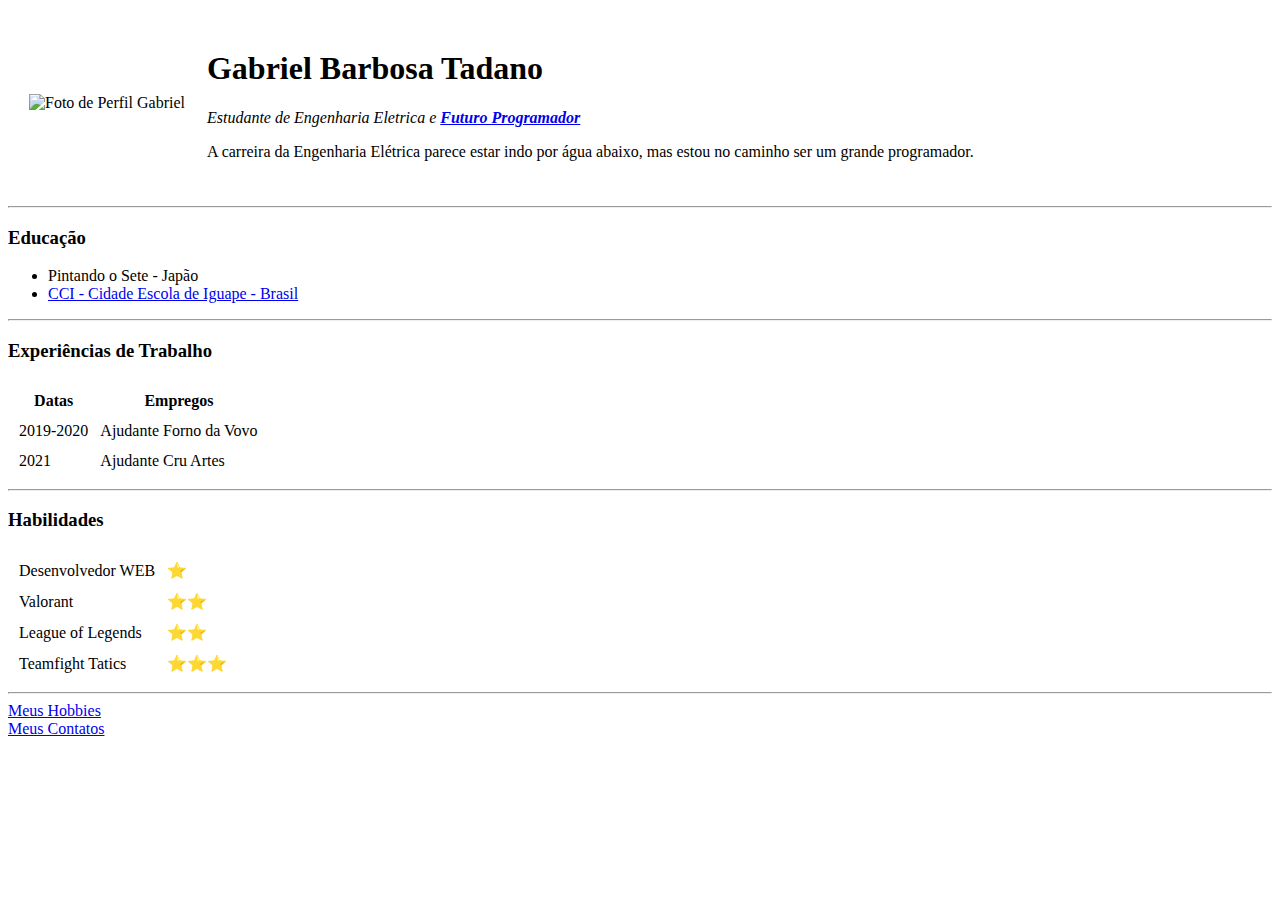
==== index.html @ 76fd6e97 "Update index.html" ====
<!DOCTYPE html>
<html lang="en" dir="ltr">

<head>
  <meta charset="utf-8">
  <title>Gabriel's Personal Site</title>
</head>

<body>
  <table cellspacing="20">
    <tr>
      <td><img src="images/gabriel.png" alt="Foto de Perfil Gabriel"></td>
      <td><h1> Gabriel Barbosa Tadano</h1>
      <p><em>Estudante de Engenharia Eletrica e <strong><a href="https://www.udemy.com">Futuro Programador</a></strong></em></p>
      <p>A carreira da Engenharia Elétrica parece estar indo por água abaixo, mas estou no caminho ser um grande programador.</p></td>
    </tr>
  </table>


  <hr>
  <h3>Educação</h3>
  <ul>
    <li>Pintando o Sete - Japão</li>
    <li><a href="https://www.facebook.com/colegiocciguape">CCI - Cidade Escola de Iguape - Brasil</a></li>
  </ul>
  <hr>
  <h3>Experiências de Trabalho</h3>
  <table cellspacing="10">
    <thead>
      <tr>
        <th>Datas</th>
        <th>Empregos</th>
      </tr>
    </thead>
    <tbody>
      <tr>
        <td>2019-2020</td>
        <td>Ajudante Forno da Vovo</td>
      </tr>
      <tr>
        <td>2021</td>
        <td>Ajudante Cru Artes</td>
      </tr>
    </tbody>

  </table>
  <hr>
  <h3>Habilidades</h3>
  <table cellspacing="10">
      <tr>
        <td>Desenvolvedor WEB</td>
        <td>⭐</td>
      </tr>
      <tr>
        <td>Valorant</td>
        <td>⭐⭐</td>
      </tr>
      <tr>
        <td>League of Legends</td>
        <td>⭐⭐</td>
      </tr>
      <tr>
        <td>Teamfight Tatics</td>
        <td>⭐⭐⭐</td>
      </tr>
  </table>
  <hr>
  <a href="hobbies.html">Meus Hobbies</a> <br>
  <a href="mycontacts.html">Meus Contatos</a>



</body>

</html>
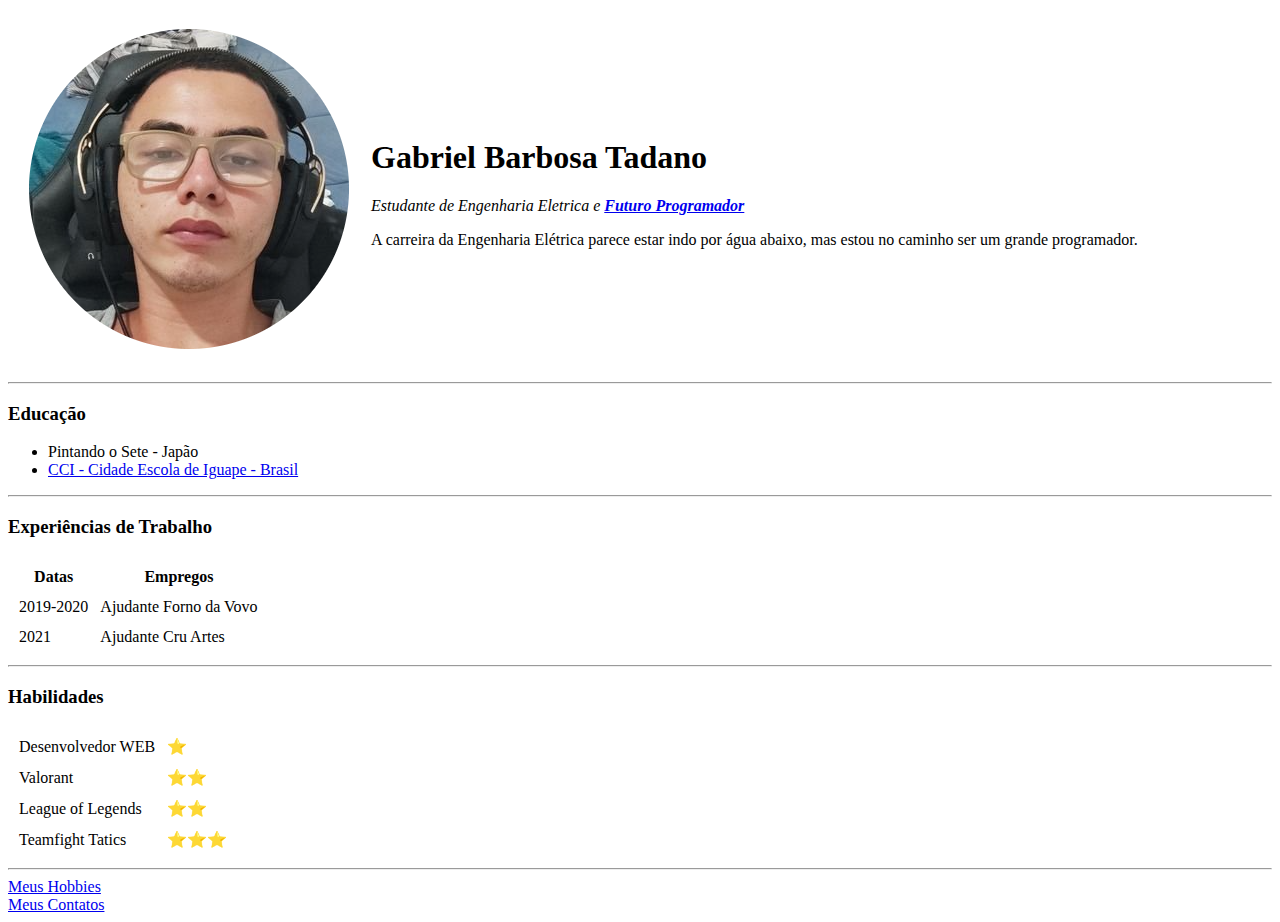
==== commit 08dce0aa: "Update index.html" ====
--- a/index.html
+++ b/index.html
@@ -9,7 +9,7 @@
 <body>
   <table cellspacing="20">
     <tr>
-      <td><img src="images/gabriel.png" alt="Foto de Perfil Gabriel"></td>
+      <td><img src="gabriel.png" alt="Foto de Perfil Gabriel"></td>
       <td><h1> Gabriel Barbosa Tadano</h1>
       <p><em>Estudante de Engenharia Eletrica e <strong><a href="https://www.udemy.com">Futuro Programador</a></strong></em></p>
       <p>A carreira da Engenharia Elétrica parece estar indo por água abaixo, mas estou no caminho ser um grande programador.</p></td>
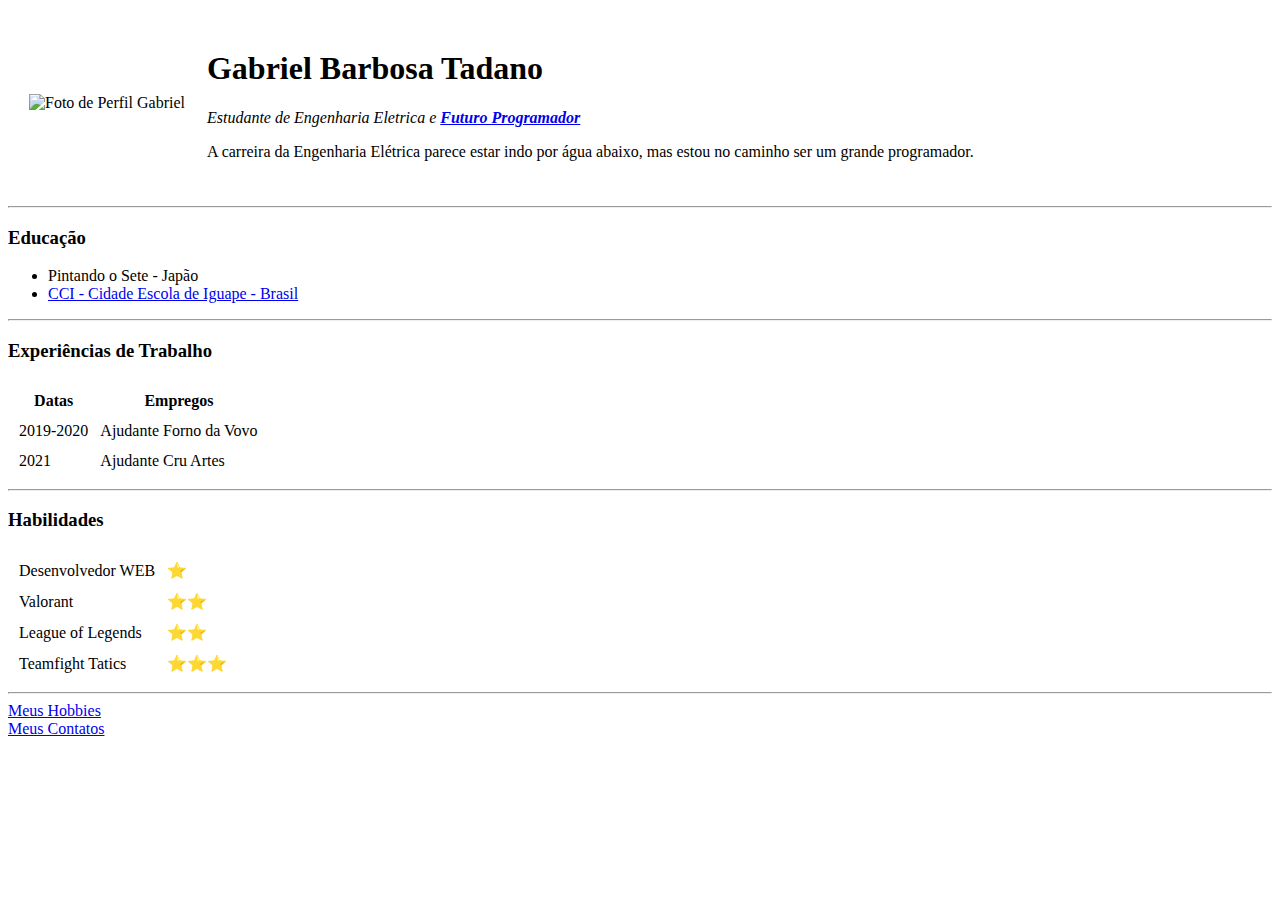
==== commit 8396ae34: "Update index.html" ====
--- a/index.html
+++ b/index.html
@@ -1,15 +1,17 @@
 <!DOCTYPE html>
 <html lang="en" dir="ltr">
+
 
 <head>
   <meta charset="utf-8">
   <title>Gabriel's Personal Site</title>
+  <link rel="stylesheet" href="css/style.css">
 </head>
 
 <body>
   <table cellspacing="20">
     <tr>
-      <td><img src="gabriel.png" alt="Foto de Perfil Gabriel"></td>
+      <td><img src="images/gabriel.png" alt="Foto de Perfil Gabriel"></td>
       <td><h1> Gabriel Barbosa Tadano</h1>
       <p><em>Estudante de Engenharia Eletrica e <strong><a href="https://www.udemy.com">Futuro Programador</a></strong></em></p>
       <p>A carreira da Engenharia Elétrica parece estar indo por água abaixo, mas estou no caminho ser um grande programador.</p></td>
@@ -66,8 +68,7 @@
   </table>
   <hr>
   <a href="hobbies.html">Meus Hobbies</a> <br>
-  <a href="mycontacts.html">Meus Contatos</a>
-
+  <a href="my contacts.html">Meus Contatos</a>
 
 
 </body>
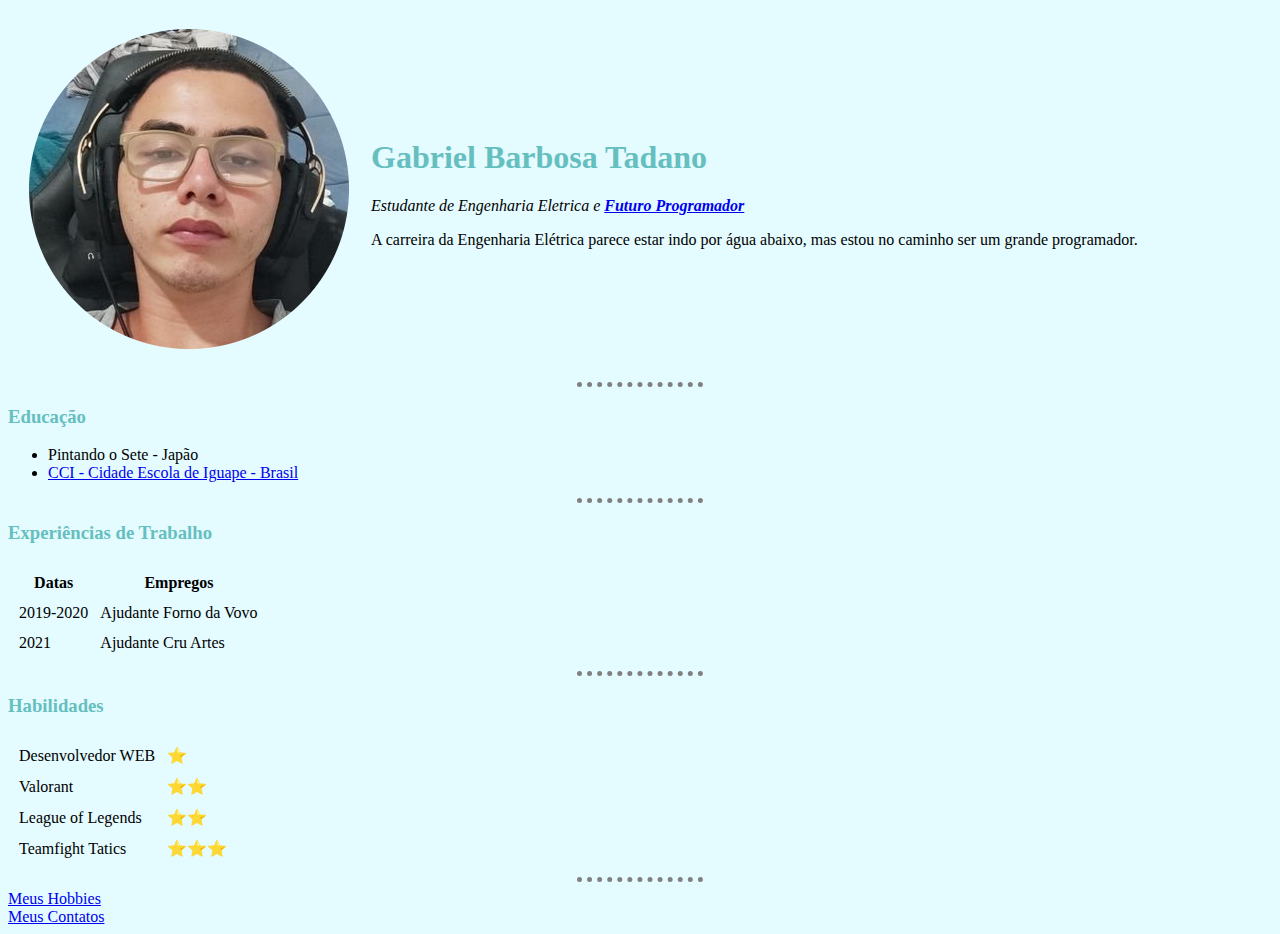
==== commit 4e24ef2d: "Update index.html" ====
--- a/index.html
+++ b/index.html
@@ -11,7 +11,7 @@
 <body>
   <table cellspacing="20">
     <tr>
-      <td><img src="images/gabriel.png" alt="Foto de Perfil Gabriel"></td>
+      <td><img src="gabriel.png" alt="Foto de Perfil Gabriel"></td>
       <td><h1> Gabriel Barbosa Tadano</h1>
       <p><em>Estudante de Engenharia Eletrica e <strong><a href="https://www.udemy.com">Futuro Programador</a></strong></em></p>
       <p>A carreira da Engenharia Elétrica parece estar indo por água abaixo, mas estou no caminho ser um grande programador.</p></td>
--- a/css/style.css
+++ b/css/style.css
@@ -0,0 +1,20 @@
+body{
+  background-color: #E4FBFF;
+}
+
+hr{
+  border-style: none;
+  border-top-style: dotted;
+  border-color: grey;
+  border-width: 5px;
+  width: 10%;
+  height: 0px;
+}
+
+h1{
+   color: #66BFBF;
+}
+
+h3{
+  color: #66BFBF;
+}
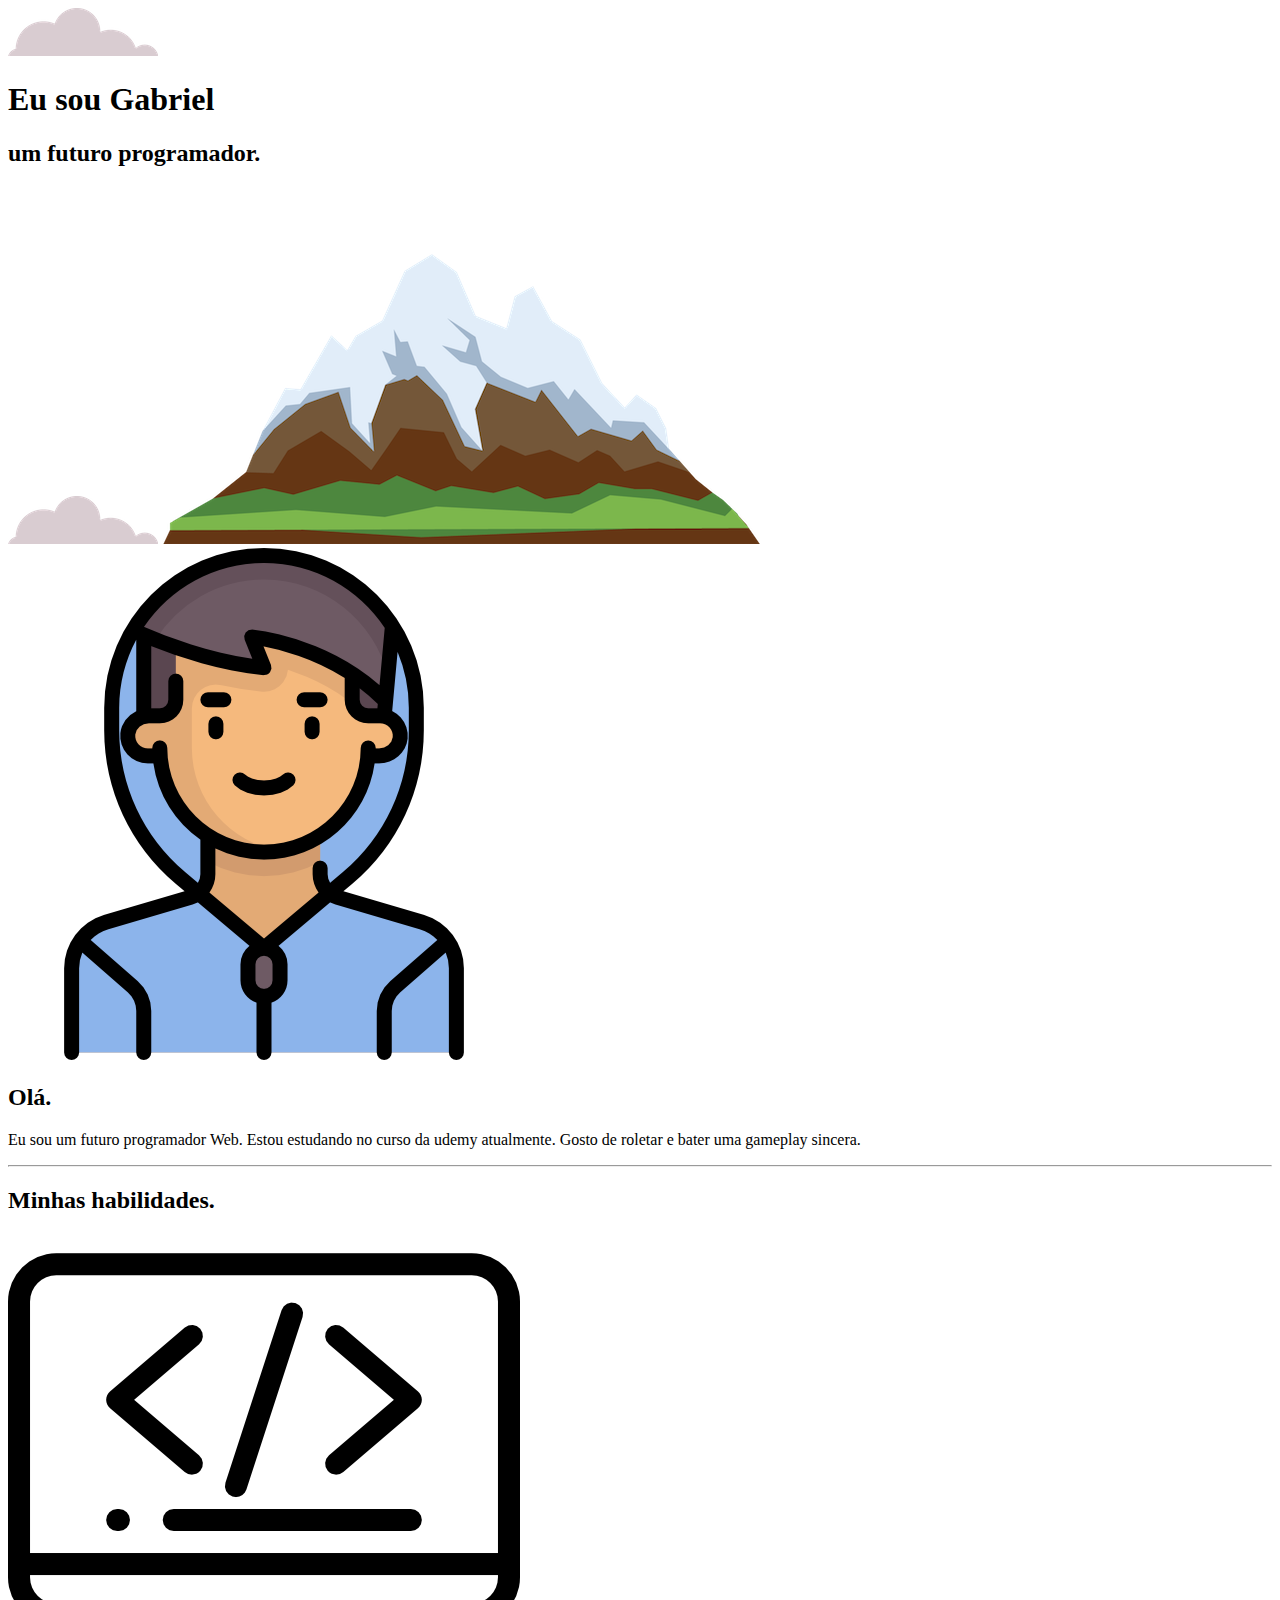
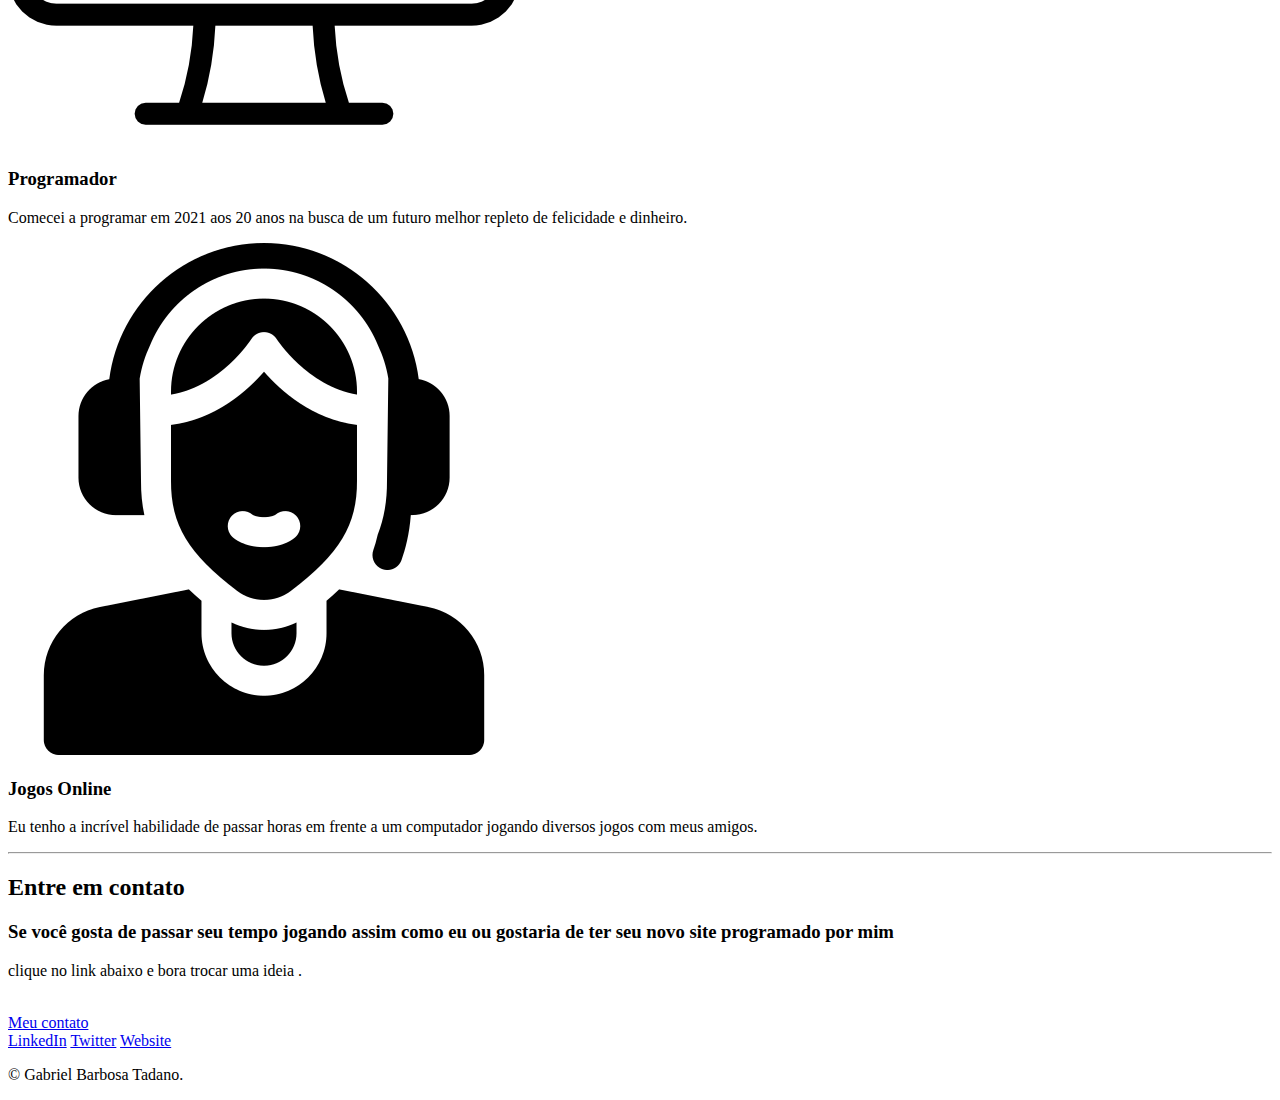
==== commit e1f91615: "Add files via upload" ====
--- a/index.html
+++ b/index.html
@@ -1,74 +1,63 @@
+<!DOCTYPE html>
 <!DOCTYPE html>
 <html lang="en" dir="ltr">
 
-
 <head>
   <meta charset="utf-8">
-  <title>Gabriel's Personal Site</title>
+  <title>Gabriel Barbosa Tadano</title>
   <link rel="stylesheet" href="css/style.css">
+  <link rel="icon" href="favicon.ico">
+  <link rel="preconnect" href="https://fonts.googleapis.com">
+  <link rel="preconnect" href="https://fonts.gstatic.com" crossorigin>
+  <link href="https://fonts.googleapis.com/css2?family=Merriweather&family=Montserrat&family=Sacramento&display=swap" rel="stylesheet">
 </head>
 
 <body>
-  <table cellspacing="20">
-    <tr>
-      <td><img src="gabriel.png" alt="Foto de Perfil Gabriel"></td>
-      <td><h1> Gabriel Barbosa Tadano</h1>
-      <p><em>Estudante de Engenharia Eletrica e <strong><a href="https://www.udemy.com">Futuro Programador</a></strong></em></p>
-      <p>A carreira da Engenharia Elétrica parece estar indo por água abaixo, mas estou no caminho ser um grande programador.</p></td>
-    </tr>
-  </table>
+
+  <div class="top-container">
+    <img class="top-cloud" src="images/cloud.png" alt="cloud-img">
+    <h1>Eu sou Gabriel</h1>
+    <h2>um futuro programador.</h2>
+    <img class="bottom-cloud" src="images/cloud.png" alt="cloud-img">
+    <img class="mountain" src="images/mountain.png" alt="mountain-img">
+  </div>
+  <div class="middle-container">
+    <div class="profile">
+      <img class="avatar" src="avatar.png" alt="avatar">
+      <h2>Olá.</h2>
+      <p class="intro">Eu sou um futuro programador Web. Estou estudando no curso da udemy atualmente. Gosto de roletar e bater uma gameplay sincera.</p>
+    </div>
+    <hr>
+    <div class="skills">
+      <h2>Minhas habilidades.</h2>
+      <div class="skill-row">
+        <img class="dev" src="dev.png" alt="dev">
+        <h3>Programador</h3>
+        <p>Comecei a programar em 2021 aos 20 anos na busca de um futuro melhor repleto de felicidade e dinheiro.</p>
+      </div>
+      <div class="skill-row2">
+        <img class="gamer" src="gamer.png" alt="gamer">
+        <h3>Jogos Online</h3>
+        <p>Eu tenho a incrível habilidade de passar horas em frente a um computador jogando diversos jogos com meus amigos.</p>
+      </div>
+    </div>
+    <hr>
+    <div class="contact-me">
+      <h2>Entre em contato</h2>
+      <h3 class="contact-message">Se você gosta de passar seu tempo jogando assim como eu ou gostaria de ter seu novo site programado por mim</h3>
+      <p>clique no link abaixo e bora trocar uma ideia .</p>
+      <br>
+      <a class="btn" href="mailto:name@email.com">Meu contato</a>
+    </div>
+  </div>
 
 
-  <hr>
-  <h3>Educação</h3>
-  <ul>
-    <li>Pintando o Sete - Japão</li>
-    <li><a href="https://www.facebook.com/colegiocciguape">CCI - Cidade Escola de Iguape - Brasil</a></li>
-  </ul>
-  <hr>
-  <h3>Experiências de Trabalho</h3>
-  <table cellspacing="10">
-    <thead>
-      <tr>
-        <th>Datas</th>
-        <th>Empregos</th>
-      </tr>
-    </thead>
-    <tbody>
-      <tr>
-        <td>2019-2020</td>
-        <td>Ajudante Forno da Vovo</td>
-      </tr>
-      <tr>
-        <td>2021</td>
-        <td>Ajudante Cru Artes</td>
-      </tr>
-    </tbody>
-
-  </table>
-  <hr>
-  <h3>Habilidades</h3>
-  <table cellspacing="10">
-      <tr>
-        <td>Desenvolvedor WEB</td>
-        <td>⭐</td>
-      </tr>
-      <tr>
-        <td>Valorant</td>
-        <td>⭐⭐</td>
-      </tr>
-      <tr>
-        <td>League of Legends</td>
-        <td>⭐⭐</td>
-      </tr>
-      <tr>
-        <td>Teamfight Tatics</td>
-        <td>⭐⭐⭐</td>
-      </tr>
-  </table>
-  <hr>
-  <a href="hobbies.html">Meus Hobbies</a> <br>
-  <a href="my contacts.html">Meus Contatos</a>
+  <div class="bottom-container">
+    <a class="footer-link" href="https://www.linkedin.com/">LinkedIn</a>
+    <a class="footer-link" href="https://twitter.com/">Twitter</a>
+    <a class="footer-link" href="https://www.appbrewery.co/">Website</a>
+    <p class="copyright">© Gabriel Barbosa Tadano.</p>
+  </div>
 
 
 </body>
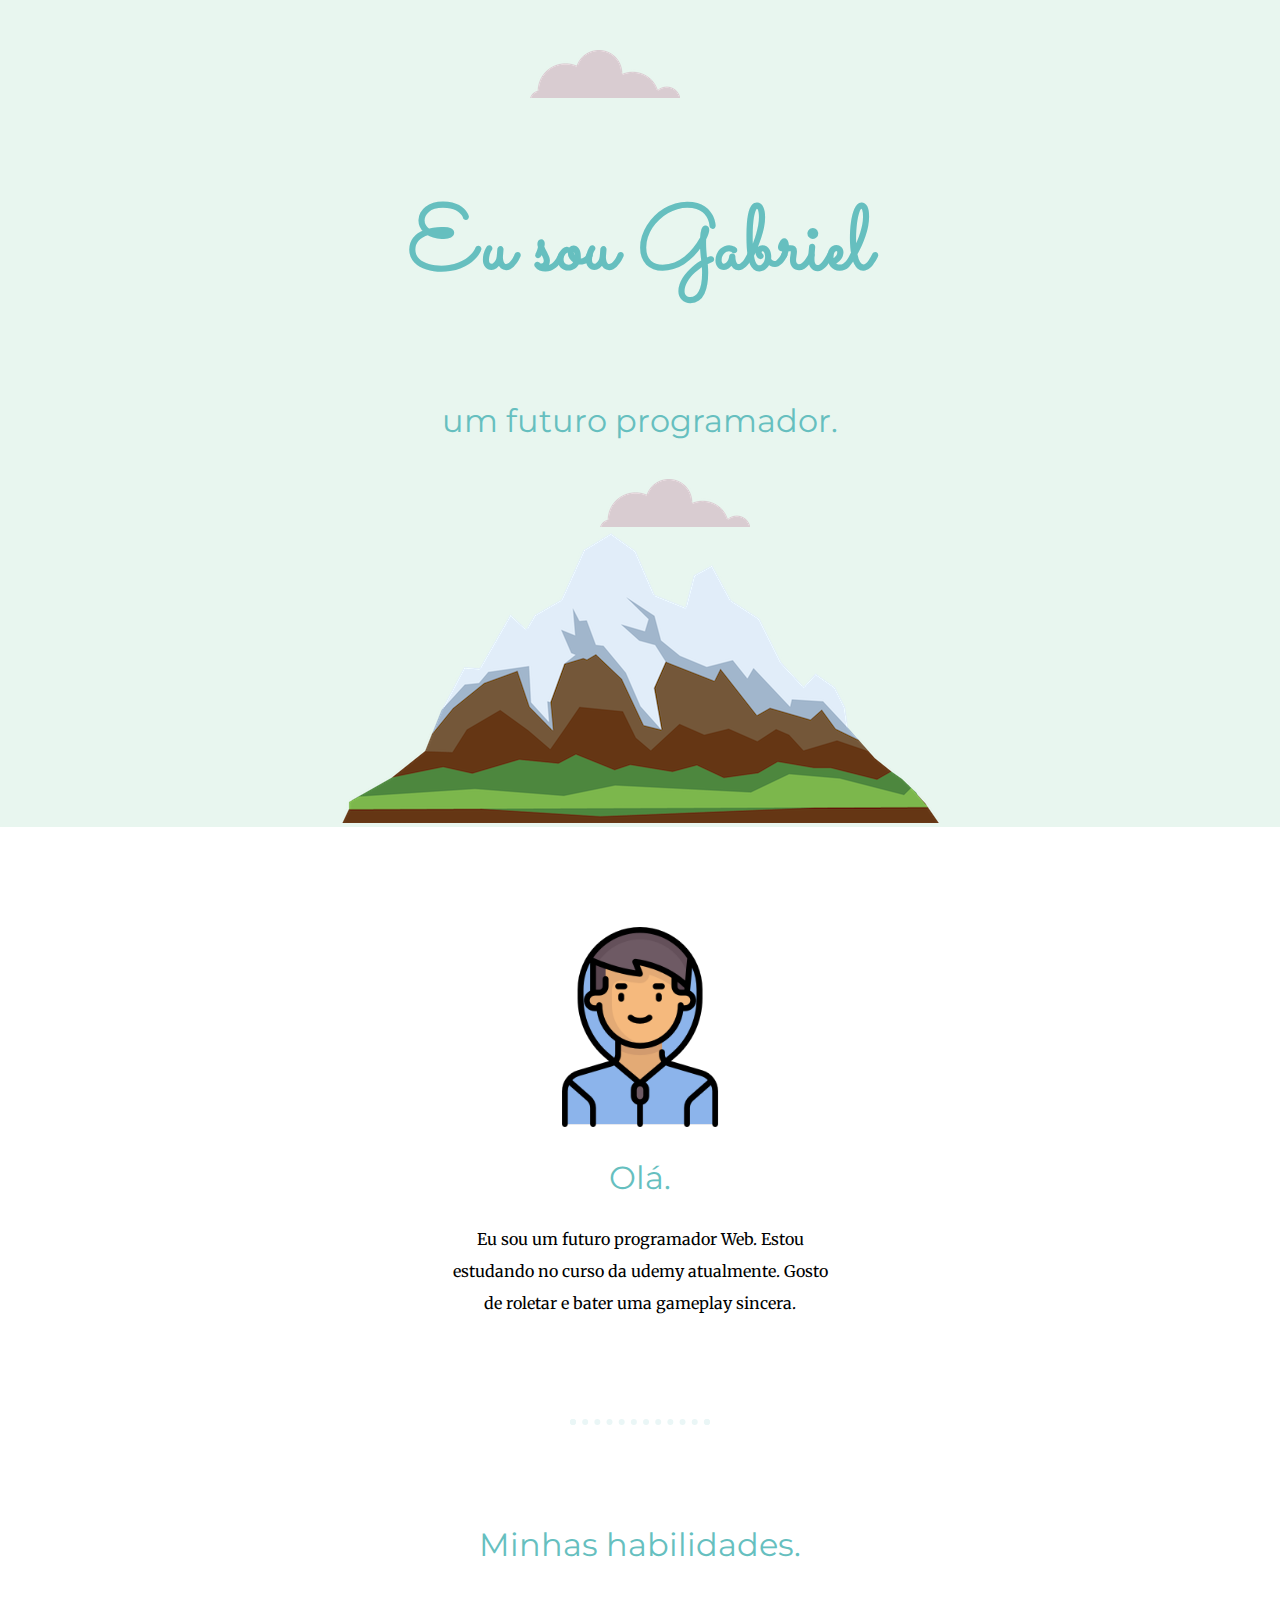
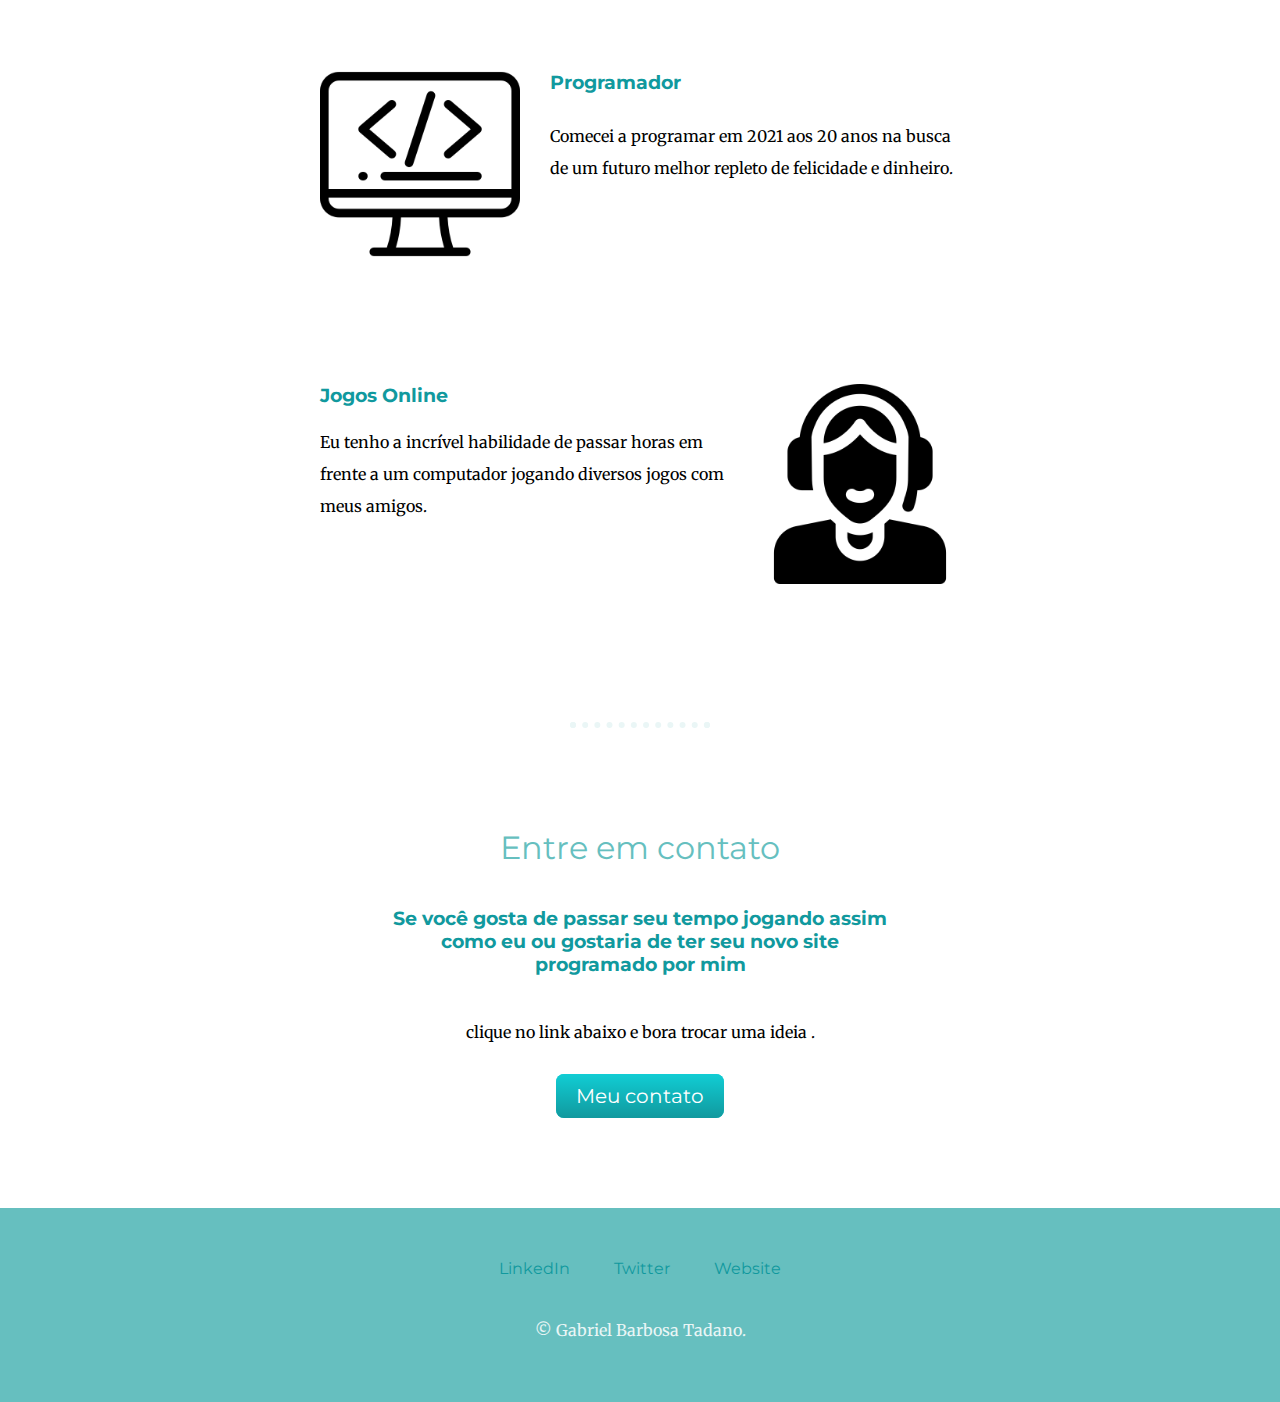
==== commit 36f2a9e3: "Update index.html" ====
--- a/index.html
+++ b/index.html
@@ -5,7 +5,7 @@
 <head>
   <meta charset="utf-8">
   <title>Gabriel Barbosa Tadano</title>
-  <link rel="stylesheet" href="css/style.css">
+  <link rel="stylesheet" href="/CSS/style.css">
   <link rel="icon" href="favicon.ico">
   <link rel="preconnect" href="https://fonts.googleapis.com">
   <link rel="preconnect" href="https://fonts.gstatic.com" crossorigin>
--- a/CSS/style.css
+++ b/CSS/style.css
@@ -0,0 +1,155 @@
+body{
+  margin: 0;
+  text-align: center;
+  font-family: 'Merriweather', serif;
+}
+
+h1{
+
+  margin: 50 auto 0 auto;
+  font-family: 'Sacramento', cursive;
+  font-size: 5.625rem;
+  color: #66BFBF;
+  line-height: 2;
+}
+
+h2{
+  font-family: 'Montserrat', sans-serif;
+  font-size: 2rem;
+  color: #66BFBF;
+  font-weight: normal;
+}
+
+h3{
+  font-family: 'Montserrat', sans-serif;
+  color: #11999E;
+}
+
+a{
+  color: #11999E;
+  font-family: 'Montserrat', sans-serif;
+  margin: 10px 20px;
+  text-decoration: none;
+}
+
+a:hover{
+  color: #EAF6F6;
+}
+
+hr{
+  border: dotted #EAF6F6 6px;
+  border-bottom: none;
+  width: 10%;
+  margin: 100px auto;
+}
+
+p{
+    line-height: 2;
+}
+
+.top-container{
+    background-color: #E8F6EF;
+    position: relative;
+    padding-top: 100px;
+}
+
+.top-cloud{
+  position: absolute;
+  top: 50px;
+  right: 600px;
+}
+
+.profile{
+  margin-top: 100px;
+  margin-bottom: 50px;
+}
+
+.intro{
+  width: 30%;
+  margin: 0 auto;
+}
+
+.skill-row{
+  width: 50%;
+  text-align: left;
+  margin: 100px auto;
+  line-height: 2;
+}
+
+.skill-row2{
+  width: 50%;
+  text-align: left;
+  margin: 200px auto;
+}
+
+.bottom-cloud{
+  position: absolute;
+  bottom: 300px;
+  left: 600px;
+}
+
+.avatar{
+  height: 200px;
+  width: 200px
+}
+
+.dev{
+  height: 200px;
+  width: 200px;
+  float: left;
+  margin-right: 30px;
+}
+
+.gamer{
+  height: 200px;
+  width: 200px;
+  float: right;
+  margin-left: 30px;
+}
+
+.contact-message{
+  width: 40%;
+  margin: 40px auto 40px auto;
+}
+
+.btn{
+  background: #11cdd4;
+  background-image: -webkit-linear-gradient(top, #11cdd4, #11999e);
+  background-image: -moz-linear-gradient(top, #11cdd4, #11999e);
+  background-image: -ms-linear-gradient(top, #11cdd4, #11999e);
+  background-image: -o-linear-gradient(top, #11cdd4, #11999e);
+  background-image: linear-gradient(to bottom, #11cdd4, #11999e);
+  -webkit-border-radius: 8;
+  -moz-border-radius: 8;
+  border-radius: 8px;
+  font-family: 'Montserrat', sans-serif;
+  color: #ffffff;
+  font-size: 20px;
+  padding: 10px 20px 10px 20px;
+  text-decoration: none;
+}
+
+.btn:hover{
+  background: #30e3cb;
+  background-image: -webkit-linear-gradient(top, #30e3cb, #2bc4ad);
+  background-image: -moz-linear-gradient(top, #30e3cb, #2bc4ad);
+  background-image: -ms-linear-gradient(top, #30e3cb, #2bc4ad);
+  background-image: -o-linear-gradient(top, #30e3cb, #2bc4ad);
+  background-image: linear-gradient(to bottom, #30e3cb, #2bc4ad);
+  text-decoration: none;
+}
+
+.contact-me{
+  margin-bottom: 100px;
+}
+
+.bottom-container{
+  background-color: #66BFBF;
+  padding: 50px 0 20px 0;
+}
+
+.copyright{
+  color: #EAF6F6;
+  font-size: 0,75rem;
+  padding: 20px 0;
+}
